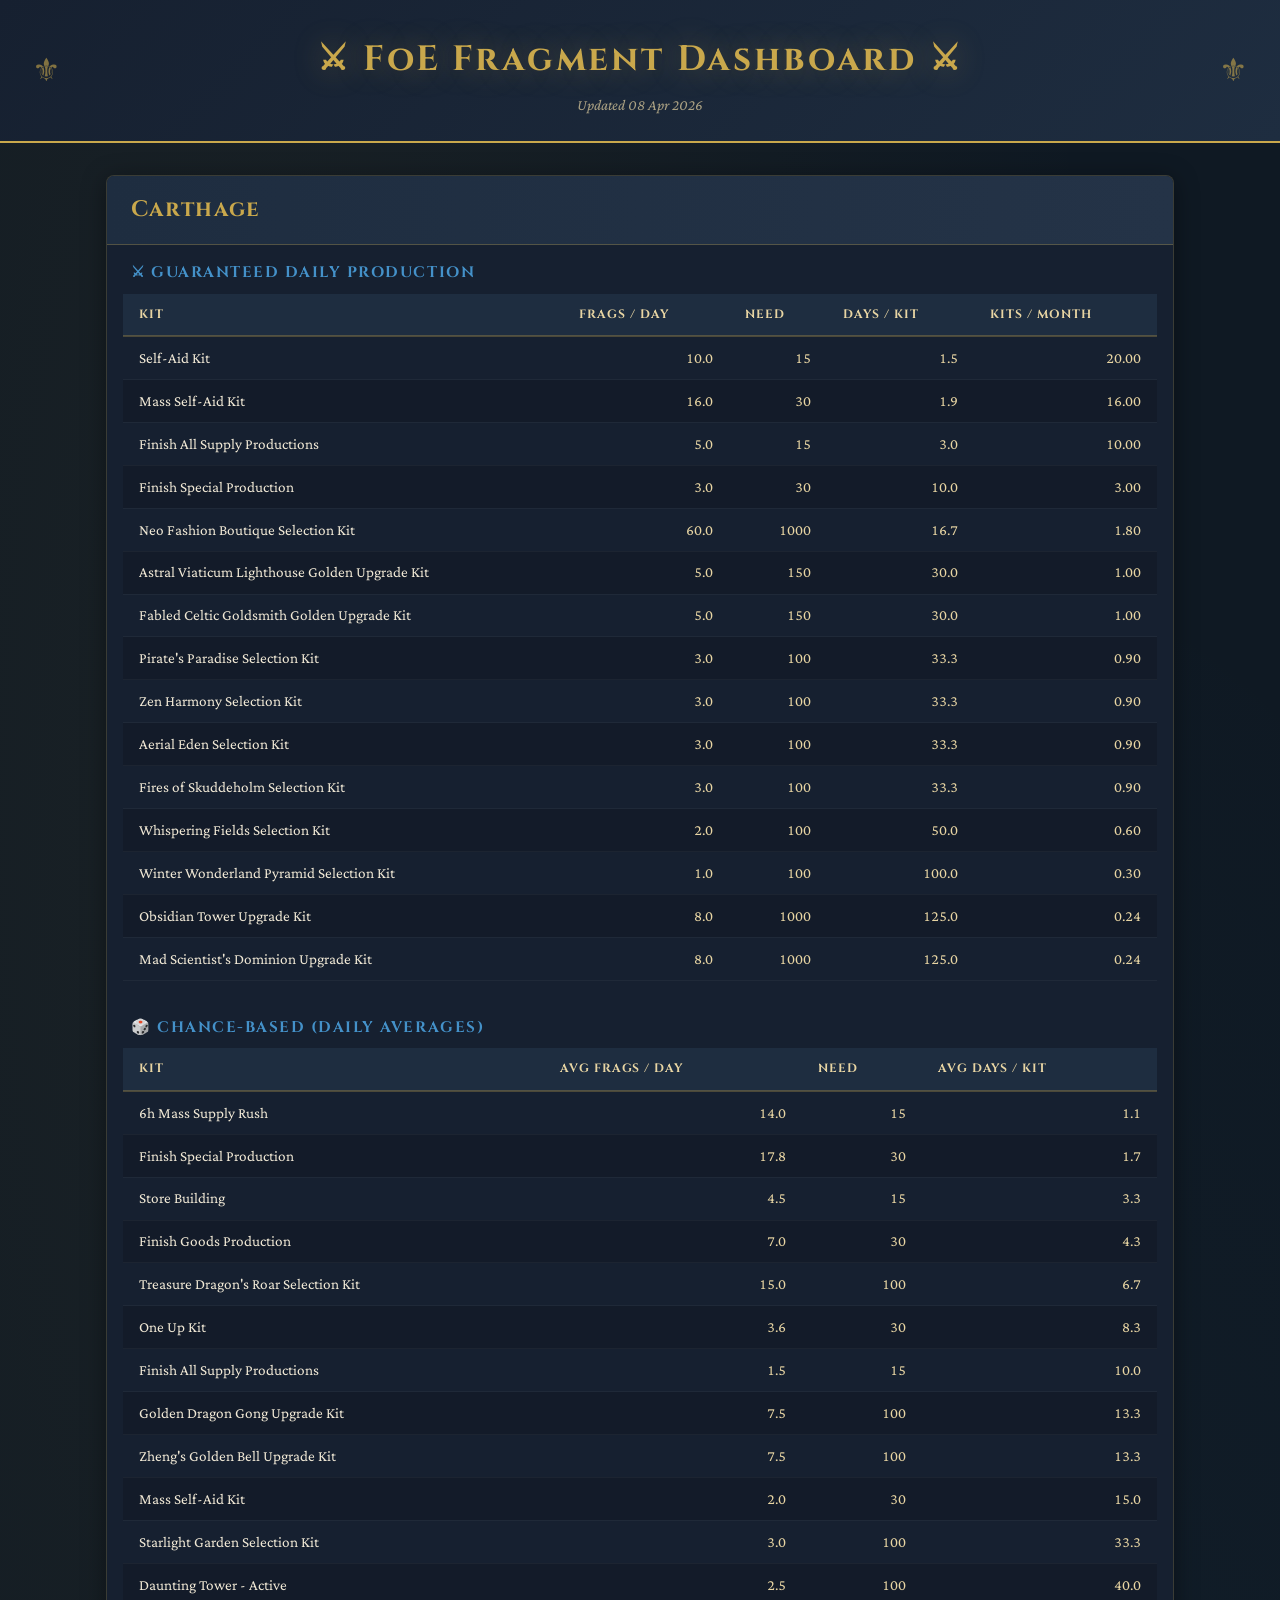
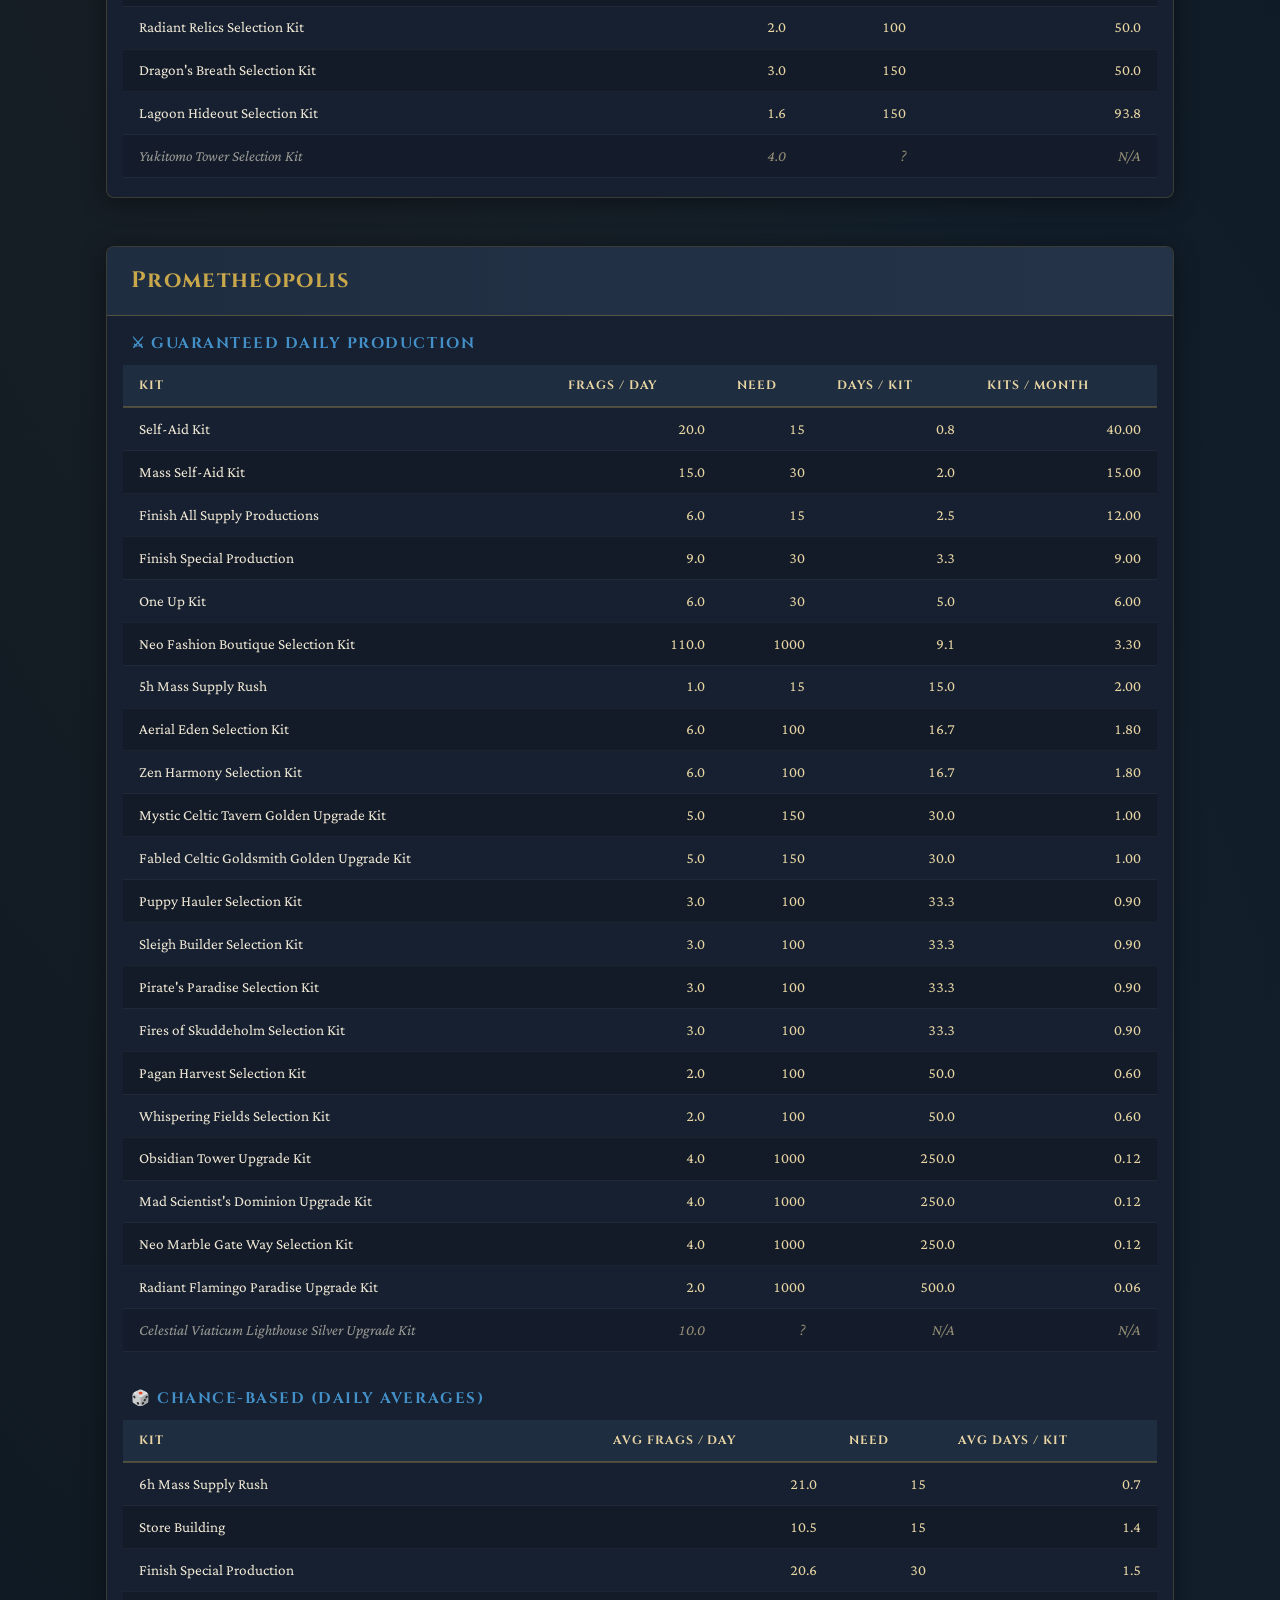
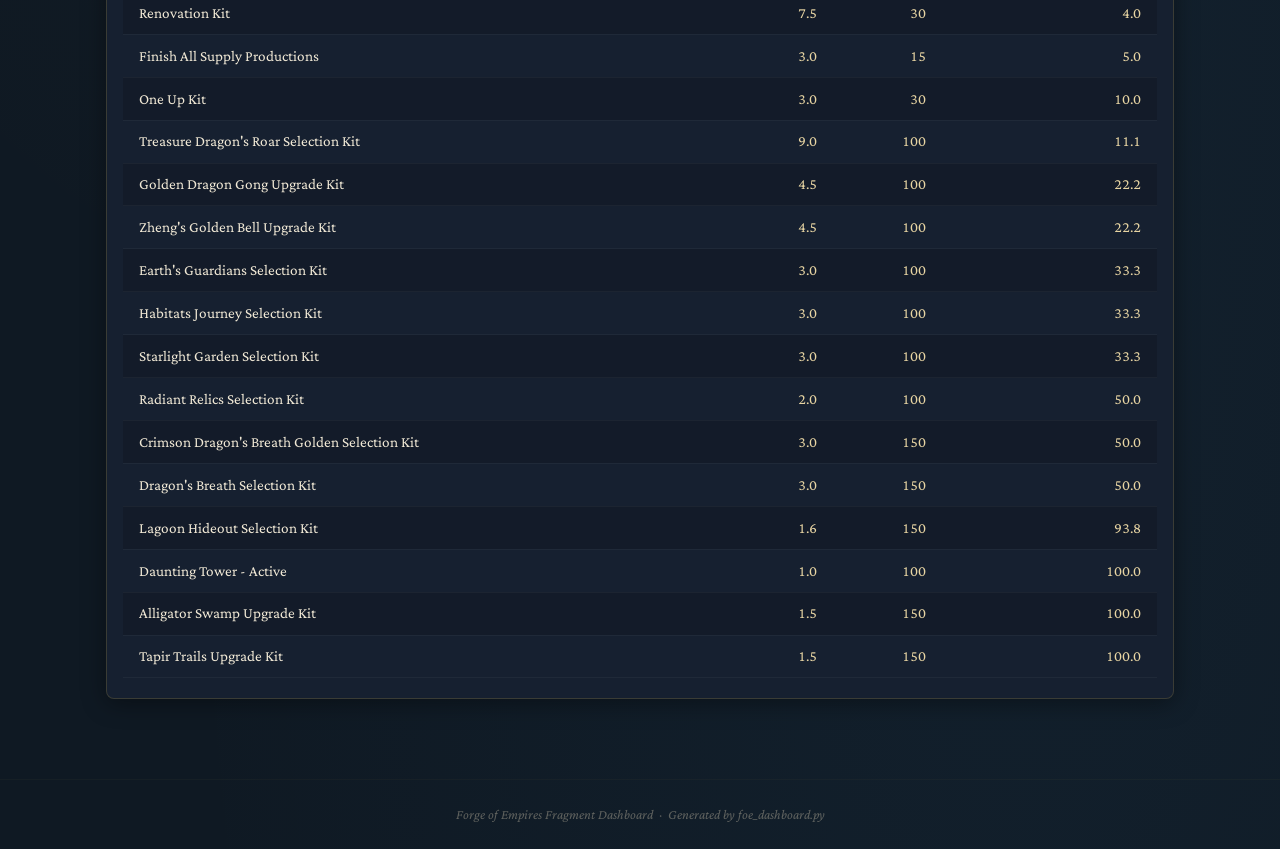
==== index.html @ 695a60df "Create index.html add to dashboard" ====
<!DOCTYPE html>
<html lang="en">
<head>
<meta charset="UTF-8">
<meta name="viewport" content="width=device-width, initial-scale=1.0">
<title>FoE Fragment Dashboard</title>
<link href="https://fonts.googleapis.com/css2?family=Cinzel:wght@400;700&family=Crimson+Pro:ital,wght@0,300;0,400;0,600;1,300&display=swap" rel="stylesheet">
<style>
  :root {
    --gold:    #c9a84c;
    --gold-lt: #e8d5a3;
    --dark:    #0f1923;
    --dark2:   #162030;
    --dark3:   #1e2d40;
    --dark4:   #243347;
    --text:    #d4c9b0;
    --text-lt: #f0e8d5;
    --accent:  #4a9eda;
    --red:     #c0392b;
    --green:   #27ae60;
  }

  * { box-sizing: border-box; margin: 0; padding: 0; }

  body {
    background: var(--dark);
    color: var(--text);
    font-family: 'Crimson Pro', Georgia, serif;
    font-size: 16px;
    line-height: 1.6;
    min-height: 100vh;
    background-image:
      radial-gradient(ellipse at 20% 20%, rgba(201,168,76,0.06) 0%, transparent 60%),
      radial-gradient(ellipse at 80% 80%, rgba(74,158,218,0.06) 0%, transparent 60%);
  }

  header {
    background: linear-gradient(135deg, var(--dark2) 0%, var(--dark3) 100%);
    border-bottom: 2px solid var(--gold);
    padding: 2rem 2rem 1.5rem;
    text-align: center;
    position: relative;
  }

  header::before {
    content: "⚜";
    position: absolute;
    left: 2rem;
    top: 50%;
    transform: translateY(-50%);
    font-size: 2rem;
    color: var(--gold);
    opacity: 0.6;
  }

  header::after {
    content: "⚜";
    position: absolute;
    right: 2rem;
    top: 50%;
    transform: translateY(-50%);
    font-size: 2rem;
    color: var(--gold);
    opacity: 0.6;
  }

  h1 {
    font-family: 'Cinzel', serif;
    font-size: clamp(1.4rem, 4vw, 2.2rem);
    color: var(--gold);
    letter-spacing: 0.08em;
    text-shadow: 0 0 30px rgba(201,168,76,0.4);
  }

  .subtitle {
    font-size: 0.95rem;
    color: var(--gold-lt);
    opacity: 0.7;
    margin-top: 0.3rem;
    font-style: italic;
  }

  main {
    max-width: 1100px;
    margin: 0 auto;
    padding: 2rem 1rem;
  }

  .city {
    margin-bottom: 3rem;
    background: var(--dark2);
    border: 1px solid rgba(201,168,76,0.2);
    border-radius: 8px;
    overflow: hidden;
    box-shadow: 0 4px 24px rgba(0,0,0,0.4);
  }

  h2 {
    font-family: 'Cinzel', serif;
    font-size: 1.4rem;
    color: var(--gold);
    background: linear-gradient(90deg, var(--dark3), var(--dark4));
    padding: 1rem 1.5rem;
    border-bottom: 1px solid rgba(201,168,76,0.3);
    letter-spacing: 0.06em;
  }

  h3 {
    font-family: 'Cinzel', serif;
    font-size: 0.95rem;
    color: var(--accent);
    padding: 1rem 1.5rem 0.5rem;
    letter-spacing: 0.1em;
    text-transform: uppercase;
    opacity: 0.9;
  }

  .table-wrap {
    overflow-x: auto;
    padding: 0 1rem 1.2rem;
  }

  table {
    width: 100%;
    border-collapse: collapse;
    font-size: 0.95rem;
  }

  thead tr {
    background: var(--dark3);
    border-bottom: 2px solid rgba(201,168,76,0.3);
  }

  th {
    font-family: 'Cinzel', serif;
    font-size: 0.75rem;
    font-weight: 700;
    color: var(--gold-lt);
    letter-spacing: 0.08em;
    text-transform: uppercase;
    padding: 0.7rem 1rem;
    text-align: left;
    white-space: nowrap;
  }

  th.num, td.num { text-align: right; }

  tbody tr {
    border-bottom: 1px solid rgba(255,255,255,0.04);
    transition: background 0.15s;
  }

  tbody tr:hover { background: rgba(201,168,76,0.05); }
  tbody tr:nth-child(even) { background: rgba(0,0,0,0.15); }
  tbody tr:nth-child(even):hover { background: rgba(201,168,76,0.05); }

  tbody tr.unknown { opacity: 0.6; font-style: italic; }

  td {
    padding: 0.55rem 1rem;
    color: var(--text);
  }

  td:first-child { color: var(--text-lt); }
  td.num { color: var(--gold-lt); font-variant-numeric: tabular-nums; }

  footer {
    text-align: center;
    padding: 1.5rem;
    color: var(--text);
    opacity: 0.4;
    font-size: 0.85rem;
    font-style: italic;
    border-top: 1px solid rgba(201,168,76,0.1);
  }

  @media (max-width: 600px) {
    header::before, header::after { display: none; }
    th, td { padding: 0.5rem 0.6rem; font-size: 0.85rem; }
  }
</style>
</head>
<body>
<header>
  <h1>⚔ FoE Fragment Dashboard ⚔</h1>
  <div class="subtitle">Updated 08 Apr 2026</div>
</header>
<main>

        <section class="city">
            <h2>Carthage</h2>

            <h3>⚔ Guaranteed Daily Production</h3>
            <div class="table-wrap">
            <table>
                <thead>
                    <tr>
                        <th>Kit</th>
                        <th>Frags / Day</th>
                        <th>Need</th>
                        <th>Days / Kit</th>
                        <th>Kits / Month</th>
                    </tr>
                </thead>
                <tbody>
            <tr class="">
                <td>Self-Aid Kit</td>
                <td class="num">10.0</td>
                <td class="num">15</td>
                <td class="num">1.5</td>
                <td class="num">20.00</td>
            </tr>
            <tr class="">
                <td>Mass Self‑Aid Kit</td>
                <td class="num">16.0</td>
                <td class="num">30</td>
                <td class="num">1.9</td>
                <td class="num">16.00</td>
            </tr>
            <tr class="">
                <td>Finish All Supply Productions</td>
                <td class="num">5.0</td>
                <td class="num">15</td>
                <td class="num">3.0</td>
                <td class="num">10.00</td>
            </tr>
            <tr class="">
                <td>Finish Special Production</td>
                <td class="num">3.0</td>
                <td class="num">30</td>
                <td class="num">10.0</td>
                <td class="num">3.00</td>
            </tr>
            <tr class="">
                <td>Neo Fashion Boutique Selection Kit</td>
                <td class="num">60.0</td>
                <td class="num">1000</td>
                <td class="num">16.7</td>
                <td class="num">1.80</td>
            </tr>
            <tr class="">
                <td>Astral Viaticum Lighthouse Golden Upgrade Kit</td>
                <td class="num">5.0</td>
                <td class="num">150</td>
                <td class="num">30.0</td>
                <td class="num">1.00</td>
            </tr>
            <tr class="">
                <td>Fabled Celtic Goldsmith Golden Upgrade Kit</td>
                <td class="num">5.0</td>
                <td class="num">150</td>
                <td class="num">30.0</td>
                <td class="num">1.00</td>
            </tr>
            <tr class="">
                <td>Pirate's Paradise Selection Kit</td>
                <td class="num">3.0</td>
                <td class="num">100</td>
                <td class="num">33.3</td>
                <td class="num">0.90</td>
            </tr>
            <tr class="">
                <td>Zen Harmony Selection Kit</td>
                <td class="num">3.0</td>
                <td class="num">100</td>
                <td class="num">33.3</td>
                <td class="num">0.90</td>
            </tr>
            <tr class="">
                <td>Aerial Eden Selection Kit</td>
                <td class="num">3.0</td>
                <td class="num">100</td>
                <td class="num">33.3</td>
                <td class="num">0.90</td>
            </tr>
            <tr class="">
                <td>Fires of Skuddeholm Selection Kit</td>
                <td class="num">3.0</td>
                <td class="num">100</td>
                <td class="num">33.3</td>
                <td class="num">0.90</td>
            </tr>
            <tr class="">
                <td>Whispering Fields Selection Kit</td>
                <td class="num">2.0</td>
                <td class="num">100</td>
                <td class="num">50.0</td>
                <td class="num">0.60</td>
            </tr>
            <tr class="">
                <td>Winter Wonderland Pyramid Selection Kit</td>
                <td class="num">1.0</td>
                <td class="num">100</td>
                <td class="num">100.0</td>
                <td class="num">0.30</td>
            </tr>
            <tr class="">
                <td>Obsidian Tower Upgrade Kit</td>
                <td class="num">8.0</td>
                <td class="num">1000</td>
                <td class="num">125.0</td>
                <td class="num">0.24</td>
            </tr>
            <tr class="">
                <td>Mad Scientist's Dominion Upgrade Kit</td>
                <td class="num">8.0</td>
                <td class="num">1000</td>
                <td class="num">125.0</td>
                <td class="num">0.24</td>
            </tr></tbody>
            </table>
            </div>

            <h3>🎲 Chance-Based (Daily Averages)</h3>
            <div class="table-wrap">
            <table>
                <thead>
                    <tr>
                        <th>Kit</th>
                        <th>Avg Frags / Day</th>
                        <th>Need</th>
                        <th>Avg Days / Kit</th>
                    </tr>
                </thead>
                <tbody>
            <tr class="">
                <td>6h Mass Supply Rush</td>
                <td class="num">14.0</td>
                <td class="num">15</td>
                <td class="num">1.1</td>
            </tr>
            <tr class="">
                <td>Finish Special Production</td>
                <td class="num">17.8</td>
                <td class="num">30</td>
                <td class="num">1.7</td>
            </tr>
            <tr class="">
                <td>Store Building</td>
                <td class="num">4.5</td>
                <td class="num">15</td>
                <td class="num">3.3</td>
            </tr>
            <tr class="">
                <td>Finish Goods Production</td>
                <td class="num">7.0</td>
                <td class="num">30</td>
                <td class="num">4.3</td>
            </tr>
            <tr class="">
                <td>Treasure Dragon's Roar Selection Kit</td>
                <td class="num">15.0</td>
                <td class="num">100</td>
                <td class="num">6.7</td>
            </tr>
            <tr class="">
                <td>One Up Kit</td>
                <td class="num">3.6</td>
                <td class="num">30</td>
                <td class="num">8.3</td>
            </tr>
            <tr class="">
                <td>Finish All Supply Productions</td>
                <td class="num">1.5</td>
                <td class="num">15</td>
                <td class="num">10.0</td>
            </tr>
            <tr class="">
                <td>Golden Dragon Gong Upgrade Kit</td>
                <td class="num">7.5</td>
                <td class="num">100</td>
                <td class="num">13.3</td>
            </tr>
            <tr class="">
                <td>Zheng's Golden Bell Upgrade Kit</td>
                <td class="num">7.5</td>
                <td class="num">100</td>
                <td class="num">13.3</td>
            </tr>
            <tr class="">
                <td>Mass Self‑Aid Kit</td>
                <td class="num">2.0</td>
                <td class="num">30</td>
                <td class="num">15.0</td>
            </tr>
            <tr class="">
                <td>Starlight Garden Selection Kit</td>
                <td class="num">3.0</td>
                <td class="num">100</td>
                <td class="num">33.3</td>
            </tr>
            <tr class="">
                <td>Daunting Tower - Active</td>
                <td class="num">2.5</td>
                <td class="num">100</td>
                <td class="num">40.0</td>
            </tr>
            <tr class="">
                <td>Radiant Relics Selection Kit</td>
                <td class="num">2.0</td>
                <td class="num">100</td>
                <td class="num">50.0</td>
            </tr>
            <tr class="">
                <td>Dragon's Breath Selection Kit</td>
                <td class="num">3.0</td>
                <td class="num">150</td>
                <td class="num">50.0</td>
            </tr>
            <tr class="">
                <td>Lagoon Hideout Selection Kit</td>
                <td class="num">1.6</td>
                <td class="num">150</td>
                <td class="num">93.8</td>
            </tr>
            <tr class="unknown">
                <td>Yukitomo Tower Selection Kit</td>
                <td class="num">4.0</td>
                <td class="num">?</td>
                <td class="num">N/A</td>
            </tr></tbody>
            </table>
            </div>
        </section>
        <section class="city">
            <h2>Prometheopolis</h2>

            <h3>⚔ Guaranteed Daily Production</h3>
            <div class="table-wrap">
            <table>
                <thead>
                    <tr>
                        <th>Kit</th>
                        <th>Frags / Day</th>
                        <th>Need</th>
                        <th>Days / Kit</th>
                        <th>Kits / Month</th>
                    </tr>
                </thead>
                <tbody>
            <tr class="">
                <td>Self-Aid Kit</td>
                <td class="num">20.0</td>
                <td class="num">15</td>
                <td class="num">0.8</td>
                <td class="num">40.00</td>
            </tr>
            <tr class="">
                <td>Mass Self‑Aid Kit</td>
                <td class="num">15.0</td>
                <td class="num">30</td>
                <td class="num">2.0</td>
                <td class="num">15.00</td>
            </tr>
            <tr class="">
                <td>Finish All Supply Productions</td>
                <td class="num">6.0</td>
                <td class="num">15</td>
                <td class="num">2.5</td>
                <td class="num">12.00</td>
            </tr>
            <tr class="">
                <td>Finish Special Production</td>
                <td class="num">9.0</td>
                <td class="num">30</td>
                <td class="num">3.3</td>
                <td class="num">9.00</td>
            </tr>
            <tr class="">
                <td>One Up Kit</td>
                <td class="num">6.0</td>
                <td class="num">30</td>
                <td class="num">5.0</td>
                <td class="num">6.00</td>
            </tr>
            <tr class="">
                <td>Neo Fashion Boutique Selection Kit</td>
                <td class="num">110.0</td>
                <td class="num">1000</td>
                <td class="num">9.1</td>
                <td class="num">3.30</td>
            </tr>
            <tr class="">
                <td>5h Mass Supply Rush</td>
                <td class="num">1.0</td>
                <td class="num">15</td>
                <td class="num">15.0</td>
                <td class="num">2.00</td>
            </tr>
            <tr class="">
                <td>Aerial Eden Selection Kit</td>
                <td class="num">6.0</td>
                <td class="num">100</td>
                <td class="num">16.7</td>
                <td class="num">1.80</td>
            </tr>
            <tr class="">
                <td>Zen Harmony Selection Kit</td>
                <td class="num">6.0</td>
                <td class="num">100</td>
                <td class="num">16.7</td>
                <td class="num">1.80</td>
            </tr>
            <tr class="">
                <td>Mystic Celtic Tavern Golden Upgrade Kit</td>
                <td class="num">5.0</td>
                <td class="num">150</td>
                <td class="num">30.0</td>
                <td class="num">1.00</td>
            </tr>
            <tr class="">
                <td>Fabled Celtic Goldsmith Golden Upgrade Kit</td>
                <td class="num">5.0</td>
                <td class="num">150</td>
                <td class="num">30.0</td>
                <td class="num">1.00</td>
            </tr>
            <tr class="">
                <td>Puppy Hauler Selection Kit</td>
                <td class="num">3.0</td>
                <td class="num">100</td>
                <td class="num">33.3</td>
                <td class="num">0.90</td>
            </tr>
            <tr class="">
                <td>Sleigh Builder Selection Kit</td>
                <td class="num">3.0</td>
                <td class="num">100</td>
                <td class="num">33.3</td>
                <td class="num">0.90</td>
            </tr>
            <tr class="">
                <td>Pirate's Paradise Selection Kit</td>
                <td class="num">3.0</td>
                <td class="num">100</td>
                <td class="num">33.3</td>
                <td class="num">0.90</td>
            </tr>
            <tr class="">
                <td>Fires of Skuddeholm Selection Kit</td>
                <td class="num">3.0</td>
                <td class="num">100</td>
                <td class="num">33.3</td>
                <td class="num">0.90</td>
            </tr>
            <tr class="">
                <td>Pagan Harvest Selection Kit</td>
                <td class="num">2.0</td>
                <td class="num">100</td>
                <td class="num">50.0</td>
                <td class="num">0.60</td>
            </tr>
            <tr class="">
                <td>Whispering Fields Selection Kit</td>
                <td class="num">2.0</td>
                <td class="num">100</td>
                <td class="num">50.0</td>
                <td class="num">0.60</td>
            </tr>
            <tr class="">
                <td>Obsidian Tower Upgrade Kit</td>
                <td class="num">4.0</td>
                <td class="num">1000</td>
                <td class="num">250.0</td>
                <td class="num">0.12</td>
            </tr>
            <tr class="">
                <td>Mad Scientist's Dominion Upgrade Kit</td>
                <td class="num">4.0</td>
                <td class="num">1000</td>
                <td class="num">250.0</td>
                <td class="num">0.12</td>
            </tr>
            <tr class="">
                <td>Neo Marble Gate Way Selection Kit</td>
                <td class="num">4.0</td>
                <td class="num">1000</td>
                <td class="num">250.0</td>
                <td class="num">0.12</td>
            </tr>
            <tr class="">
                <td>Radiant Flamingo Paradise Upgrade Kit</td>
                <td class="num">2.0</td>
                <td class="num">1000</td>
                <td class="num">500.0</td>
                <td class="num">0.06</td>
            </tr>
            <tr class="unknown">
                <td>Celestial Viaticum Lighthouse Silver Upgrade Kit</td>
                <td class="num">10.0</td>
                <td class="num">?</td>
                <td class="num">N/A</td>
                <td class="num">N/A</td>
            </tr></tbody>
            </table>
            </div>

            <h3>🎲 Chance-Based (Daily Averages)</h3>
            <div class="table-wrap">
            <table>
                <thead>
                    <tr>
                        <th>Kit</th>
                        <th>Avg Frags / Day</th>
                        <th>Need</th>
                        <th>Avg Days / Kit</th>
                    </tr>
                </thead>
                <tbody>
            <tr class="">
                <td>6h Mass Supply Rush</td>
                <td class="num">21.0</td>
                <td class="num">15</td>
                <td class="num">0.7</td>
            </tr>
            <tr class="">
                <td>Store Building</td>
                <td class="num">10.5</td>
                <td class="num">15</td>
                <td class="num">1.4</td>
            </tr>
            <tr class="">
                <td>Finish Special Production</td>
                <td class="num">20.6</td>
                <td class="num">30</td>
                <td class="num">1.5</td>
            </tr>
            <tr class="">
                <td>Renovation Kit</td>
                <td class="num">7.5</td>
                <td class="num">30</td>
                <td class="num">4.0</td>
            </tr>
            <tr class="">
                <td>Finish All Supply Productions</td>
                <td class="num">3.0</td>
                <td class="num">15</td>
                <td class="num">5.0</td>
            </tr>
            <tr class="">
                <td>One Up Kit</td>
                <td class="num">3.0</td>
                <td class="num">30</td>
                <td class="num">10.0</td>
            </tr>
            <tr class="">
                <td>Treasure Dragon's Roar Selection Kit</td>
                <td class="num">9.0</td>
                <td class="num">100</td>
                <td class="num">11.1</td>
            </tr>
            <tr class="">
                <td>Golden Dragon Gong Upgrade Kit</td>
                <td class="num">4.5</td>
                <td class="num">100</td>
                <td class="num">22.2</td>
            </tr>
            <tr class="">
                <td>Zheng's Golden Bell Upgrade Kit</td>
                <td class="num">4.5</td>
                <td class="num">100</td>
                <td class="num">22.2</td>
            </tr>
            <tr class="">
                <td>Earth's Guardians Selection Kit</td>
                <td class="num">3.0</td>
                <td class="num">100</td>
                <td class="num">33.3</td>
            </tr>
            <tr class="">
                <td>Habitats Journey Selection Kit</td>
                <td class="num">3.0</td>
                <td class="num">100</td>
                <td class="num">33.3</td>
            </tr>
            <tr class="">
                <td>Starlight Garden Selection Kit</td>
                <td class="num">3.0</td>
                <td class="num">100</td>
                <td class="num">33.3</td>
            </tr>
            <tr class="">
                <td>Radiant Relics Selection Kit</td>
                <td class="num">2.0</td>
                <td class="num">100</td>
                <td class="num">50.0</td>
            </tr>
            <tr class="">
                <td>Crimson Dragon's Breath Golden Selection Kit</td>
                <td class="num">3.0</td>
                <td class="num">150</td>
                <td class="num">50.0</td>
            </tr>
            <tr class="">
                <td>Dragon's Breath Selection Kit</td>
                <td class="num">3.0</td>
                <td class="num">150</td>
                <td class="num">50.0</td>
            </tr>
            <tr class="">
                <td>Lagoon Hideout Selection Kit</td>
                <td class="num">1.6</td>
                <td class="num">150</td>
                <td class="num">93.8</td>
            </tr>
            <tr class="">
                <td>Daunting Tower - Active</td>
                <td class="num">1.0</td>
                <td class="num">100</td>
                <td class="num">100.0</td>
            </tr>
            <tr class="">
                <td>Alligator Swamp Upgrade Kit</td>
                <td class="num">1.5</td>
                <td class="num">150</td>
                <td class="num">100.0</td>
            </tr>
            <tr class="">
                <td>Tapir Trails Upgrade Kit</td>
                <td class="num">1.5</td>
                <td class="num">150</td>
                <td class="num">100.0</td>
            </tr></tbody>
            </table>
            </div>
        </section>
</main>
<footer>Forge of Empires Fragment Dashboard &nbsp;·&nbsp; Generated by foe_dashboard.py</footer>
</body>
</html>
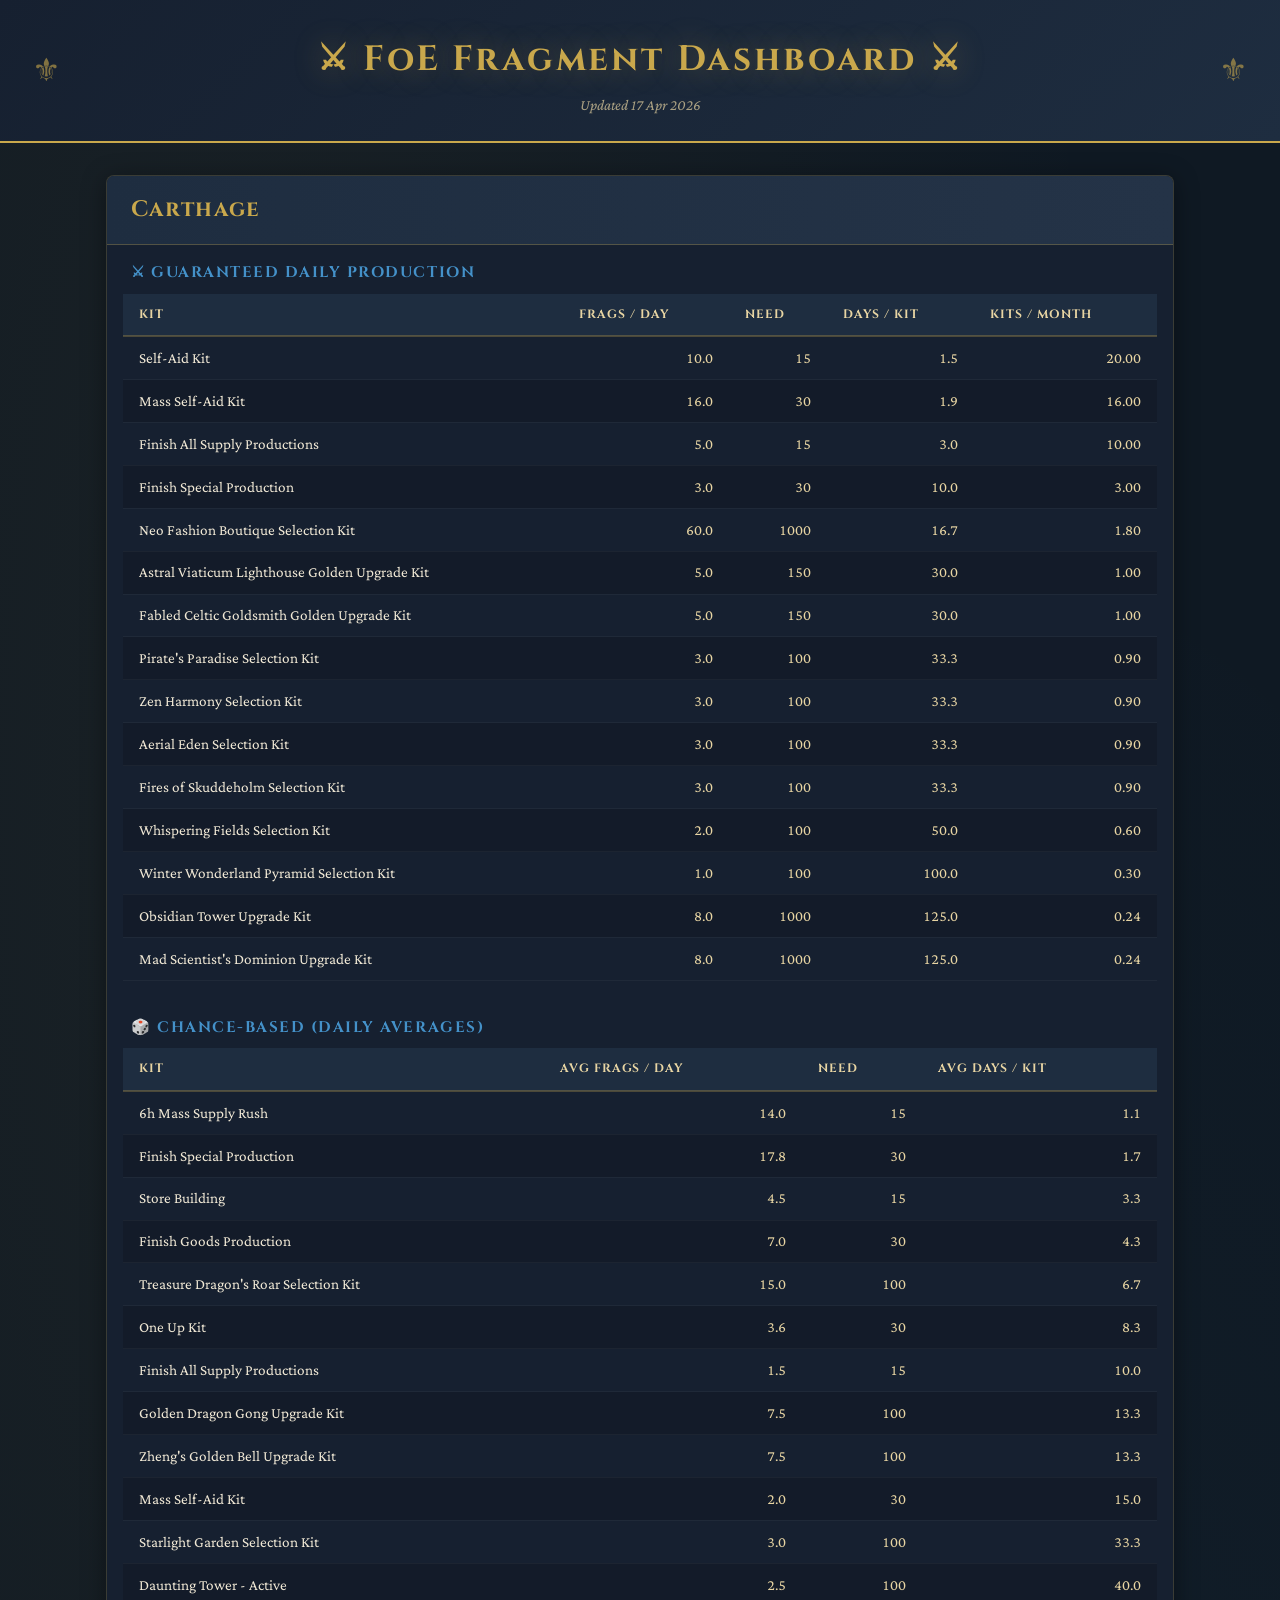
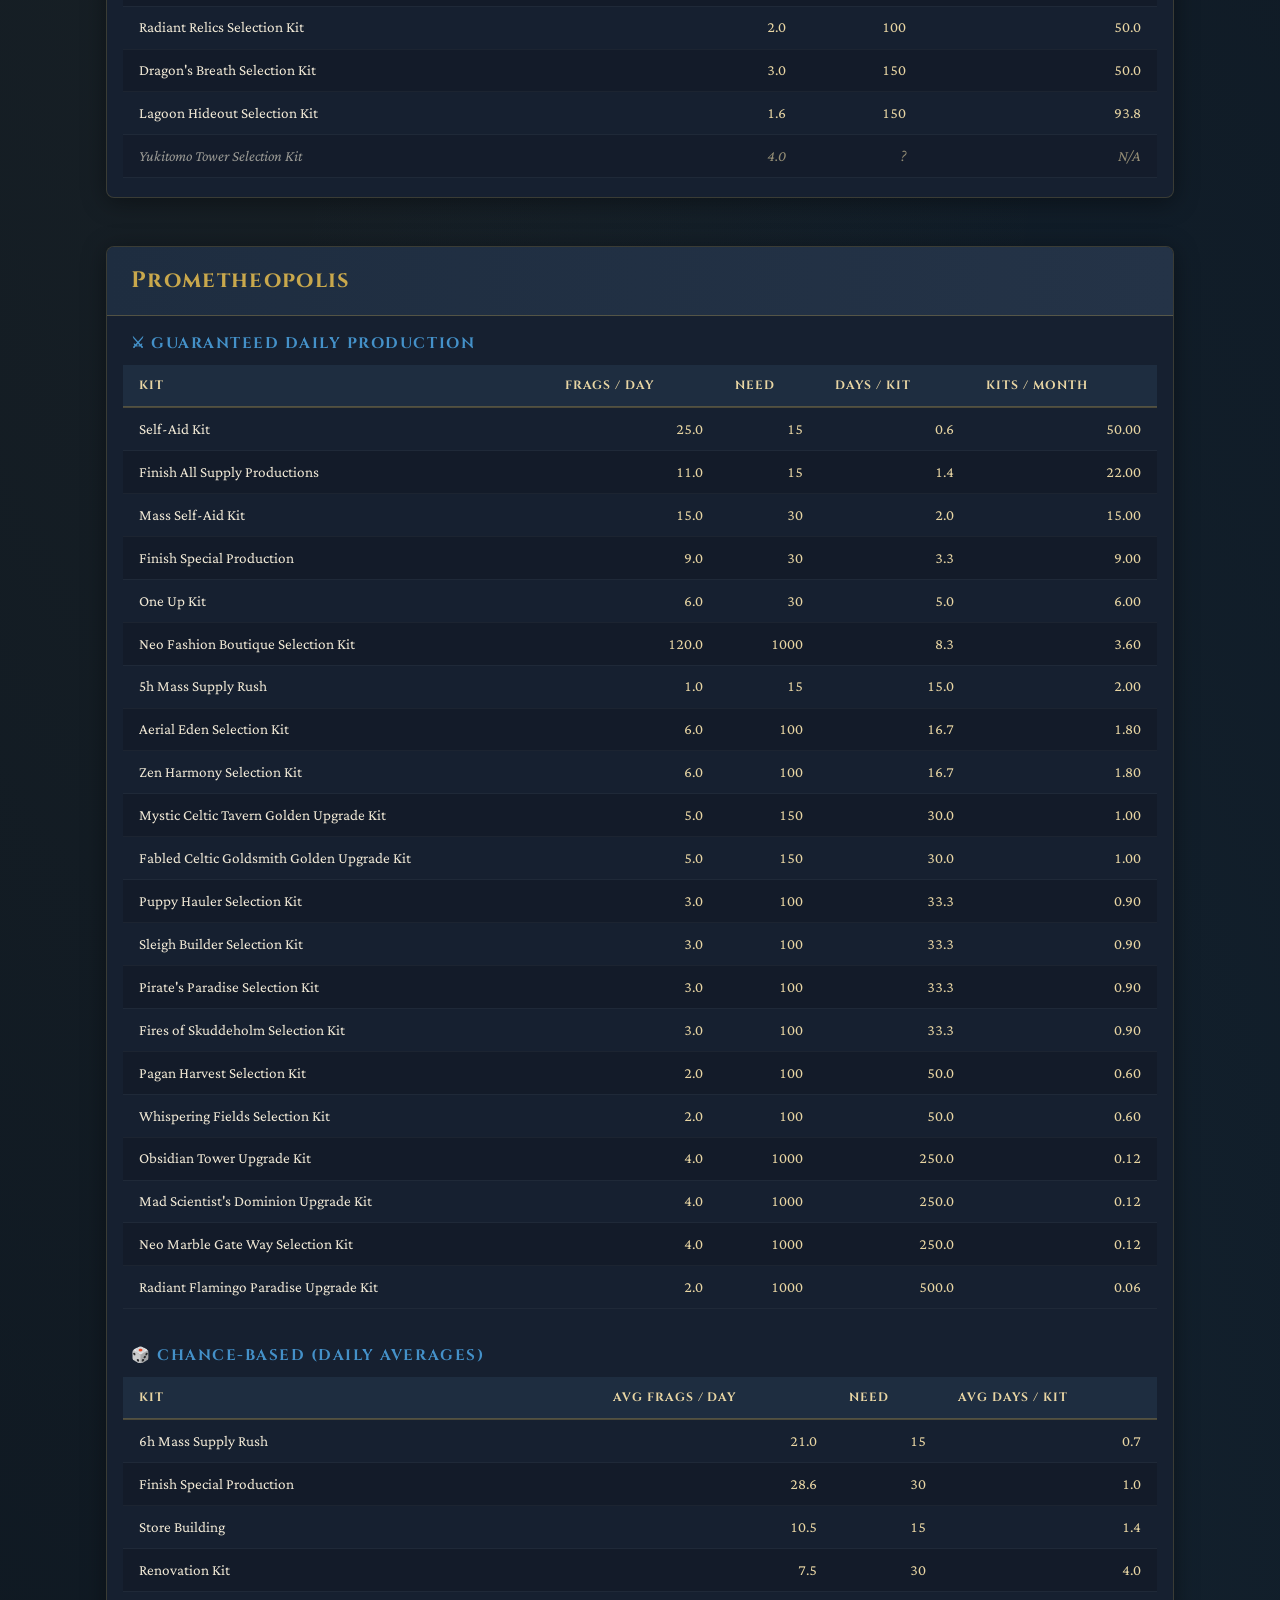
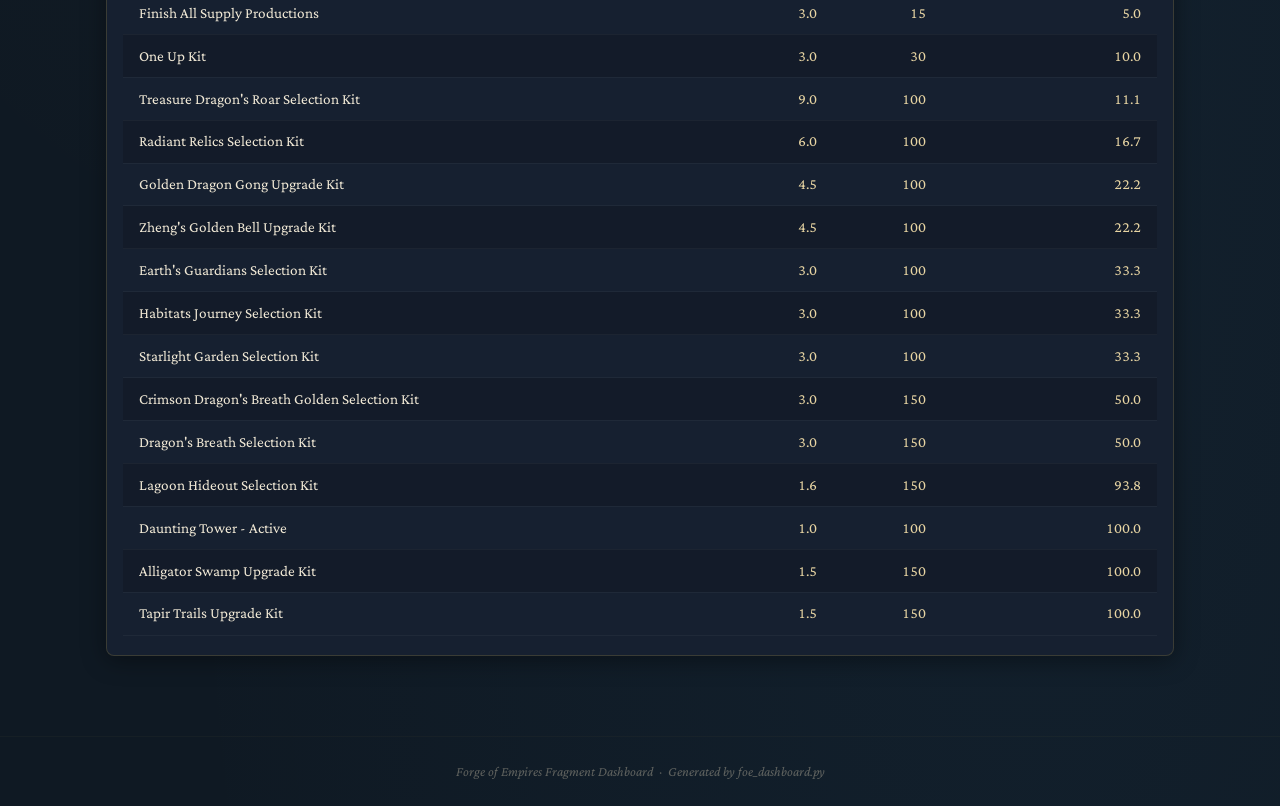
==== commit 63a726ef: "17 Apr update" ====
--- a/index.html
+++ b/index.html
@@ -183,7 +183,7 @@
 <body>
 <header>
   <h1>⚔ FoE Fragment Dashboard ⚔</h1>
-  <div class="subtitle">Updated 08 Apr 2026</div>
+  <div class="subtitle">Updated 17 Apr 2026</div>
 </header>
 <main>
 
@@ -440,10 +440,17 @@
                 <tbody>
             <tr class="">
                 <td>Self-Aid Kit</td>
-                <td class="num">20.0</td>
-                <td class="num">15</td>
-                <td class="num">0.8</td>
-                <td class="num">40.00</td>
+                <td class="num">25.0</td>
+                <td class="num">15</td>
+                <td class="num">0.6</td>
+                <td class="num">50.00</td>
+            </tr>
+            <tr class="">
+                <td>Finish All Supply Productions</td>
+                <td class="num">11.0</td>
+                <td class="num">15</td>
+                <td class="num">1.4</td>
+                <td class="num">22.00</td>
             </tr>
             <tr class="">
                 <td>Mass Self‑Aid Kit</td>
@@ -453,13 +460,6 @@
                 <td class="num">15.00</td>
             </tr>
             <tr class="">
-                <td>Finish All Supply Productions</td>
-                <td class="num">6.0</td>
-                <td class="num">15</td>
-                <td class="num">2.5</td>
-                <td class="num">12.00</td>
-            </tr>
-            <tr class="">
                 <td>Finish Special Production</td>
                 <td class="num">9.0</td>
                 <td class="num">30</td>
@@ -475,10 +475,10 @@
             </tr>
             <tr class="">
                 <td>Neo Fashion Boutique Selection Kit</td>
-                <td class="num">110.0</td>
+                <td class="num">120.0</td>
                 <td class="num">1000</td>
-                <td class="num">9.1</td>
-                <td class="num">3.30</td>
+                <td class="num">8.3</td>
+                <td class="num">3.60</td>
             </tr>
             <tr class="">
                 <td>5h Mass Supply Rush</td>
@@ -584,13 +584,6 @@
                 <td class="num">1000</td>
                 <td class="num">500.0</td>
                 <td class="num">0.06</td>
-            </tr>
-            <tr class="unknown">
-                <td>Celestial Viaticum Lighthouse Silver Upgrade Kit</td>
-                <td class="num">10.0</td>
-                <td class="num">?</td>
-                <td class="num">N/A</td>
-                <td class="num">N/A</td>
             </tr></tbody>
             </table>
             </div>
@@ -614,18 +607,18 @@
                 <td class="num">0.7</td>
             </tr>
             <tr class="">
+                <td>Finish Special Production</td>
+                <td class="num">28.6</td>
+                <td class="num">30</td>
+                <td class="num">1.0</td>
+            </tr>
+            <tr class="">
                 <td>Store Building</td>
                 <td class="num">10.5</td>
                 <td class="num">15</td>
                 <td class="num">1.4</td>
             </tr>
             <tr class="">
-                <td>Finish Special Production</td>
-                <td class="num">20.6</td>
-                <td class="num">30</td>
-                <td class="num">1.5</td>
-            </tr>
-            <tr class="">
                 <td>Renovation Kit</td>
                 <td class="num">7.5</td>
                 <td class="num">30</td>
@@ -650,6 +643,12 @@
                 <td class="num">11.1</td>
             </tr>
             <tr class="">
+                <td>Radiant Relics Selection Kit</td>
+                <td class="num">6.0</td>
+                <td class="num">100</td>
+                <td class="num">16.7</td>
+            </tr>
+            <tr class="">
                 <td>Golden Dragon Gong Upgrade Kit</td>
                 <td class="num">4.5</td>
                 <td class="num">100</td>
@@ -678,12 +677,6 @@
                 <td class="num">3.0</td>
                 <td class="num">100</td>
                 <td class="num">33.3</td>
-            </tr>
-            <tr class="">
-                <td>Radiant Relics Selection Kit</td>
-                <td class="num">2.0</td>
-                <td class="num">100</td>
-                <td class="num">50.0</td>
             </tr>
             <tr class="">
                 <td>Crimson Dragon's Breath Golden Selection Kit</td>
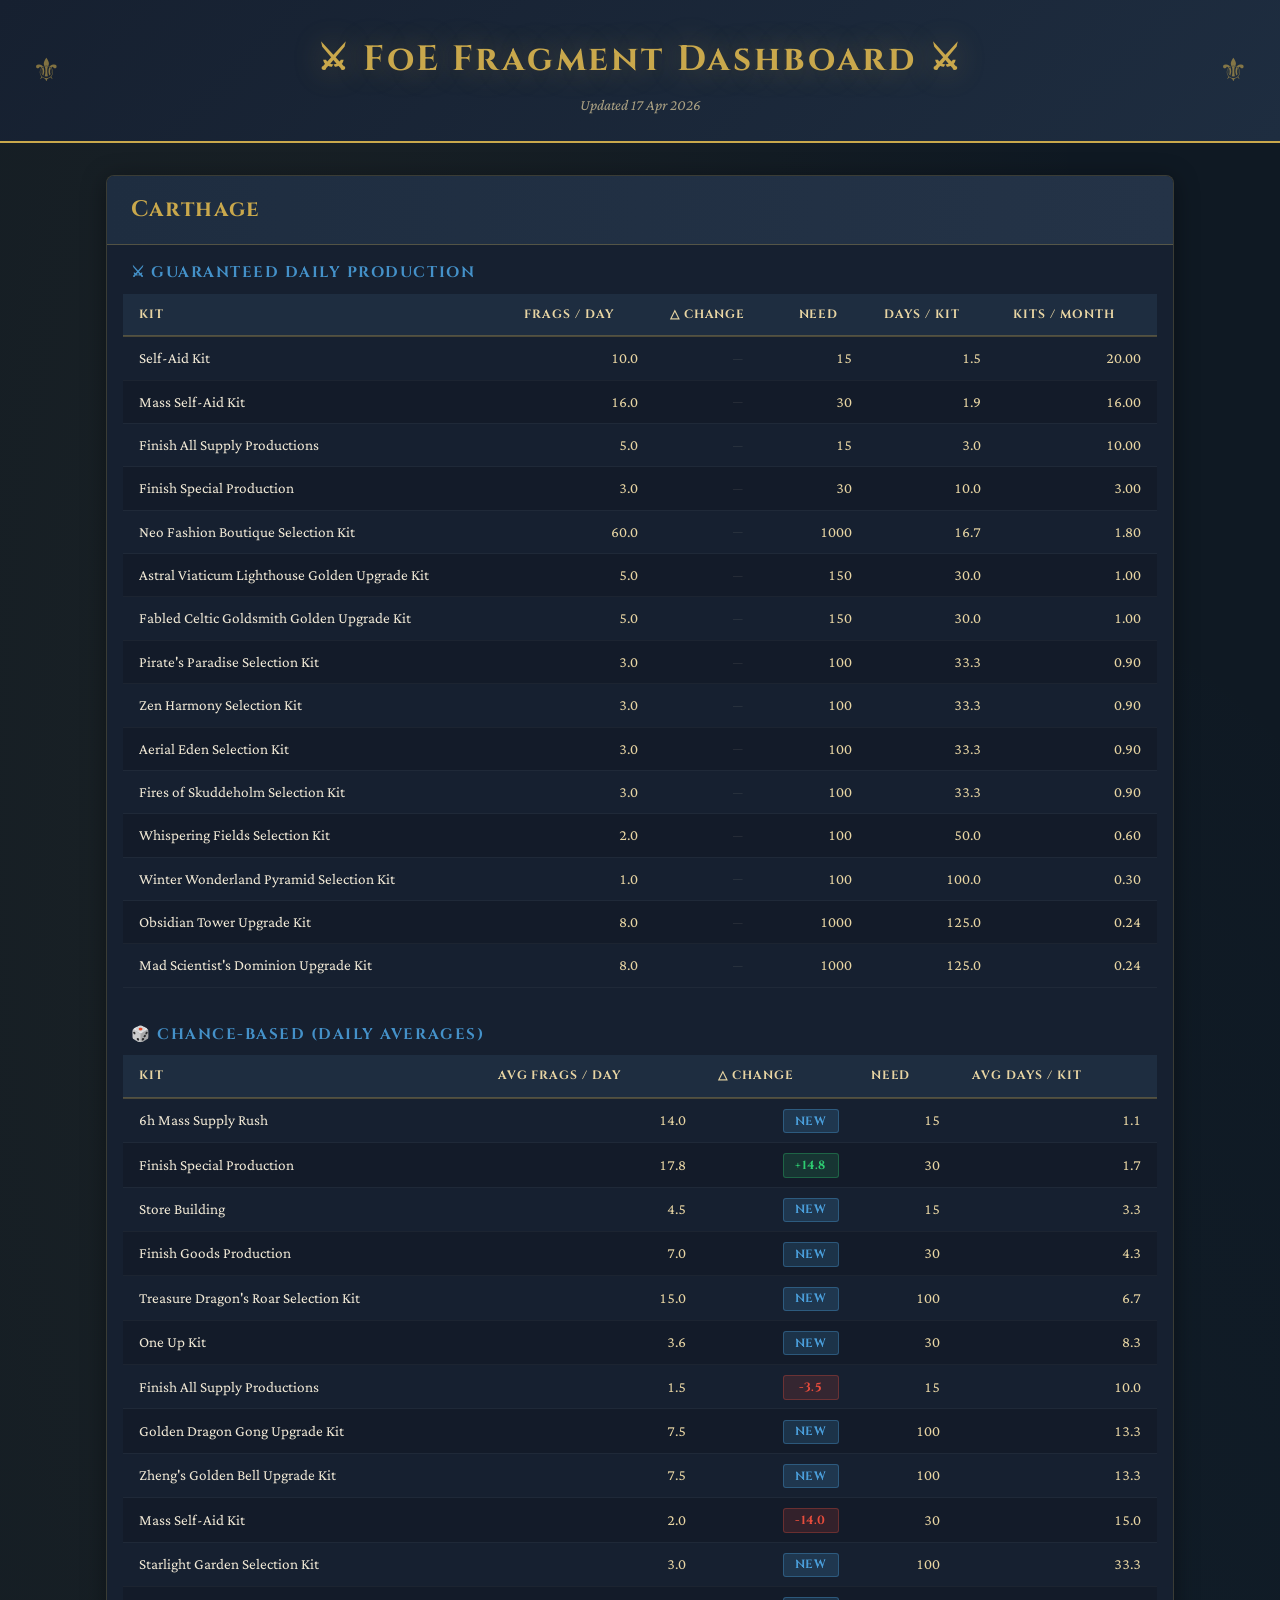
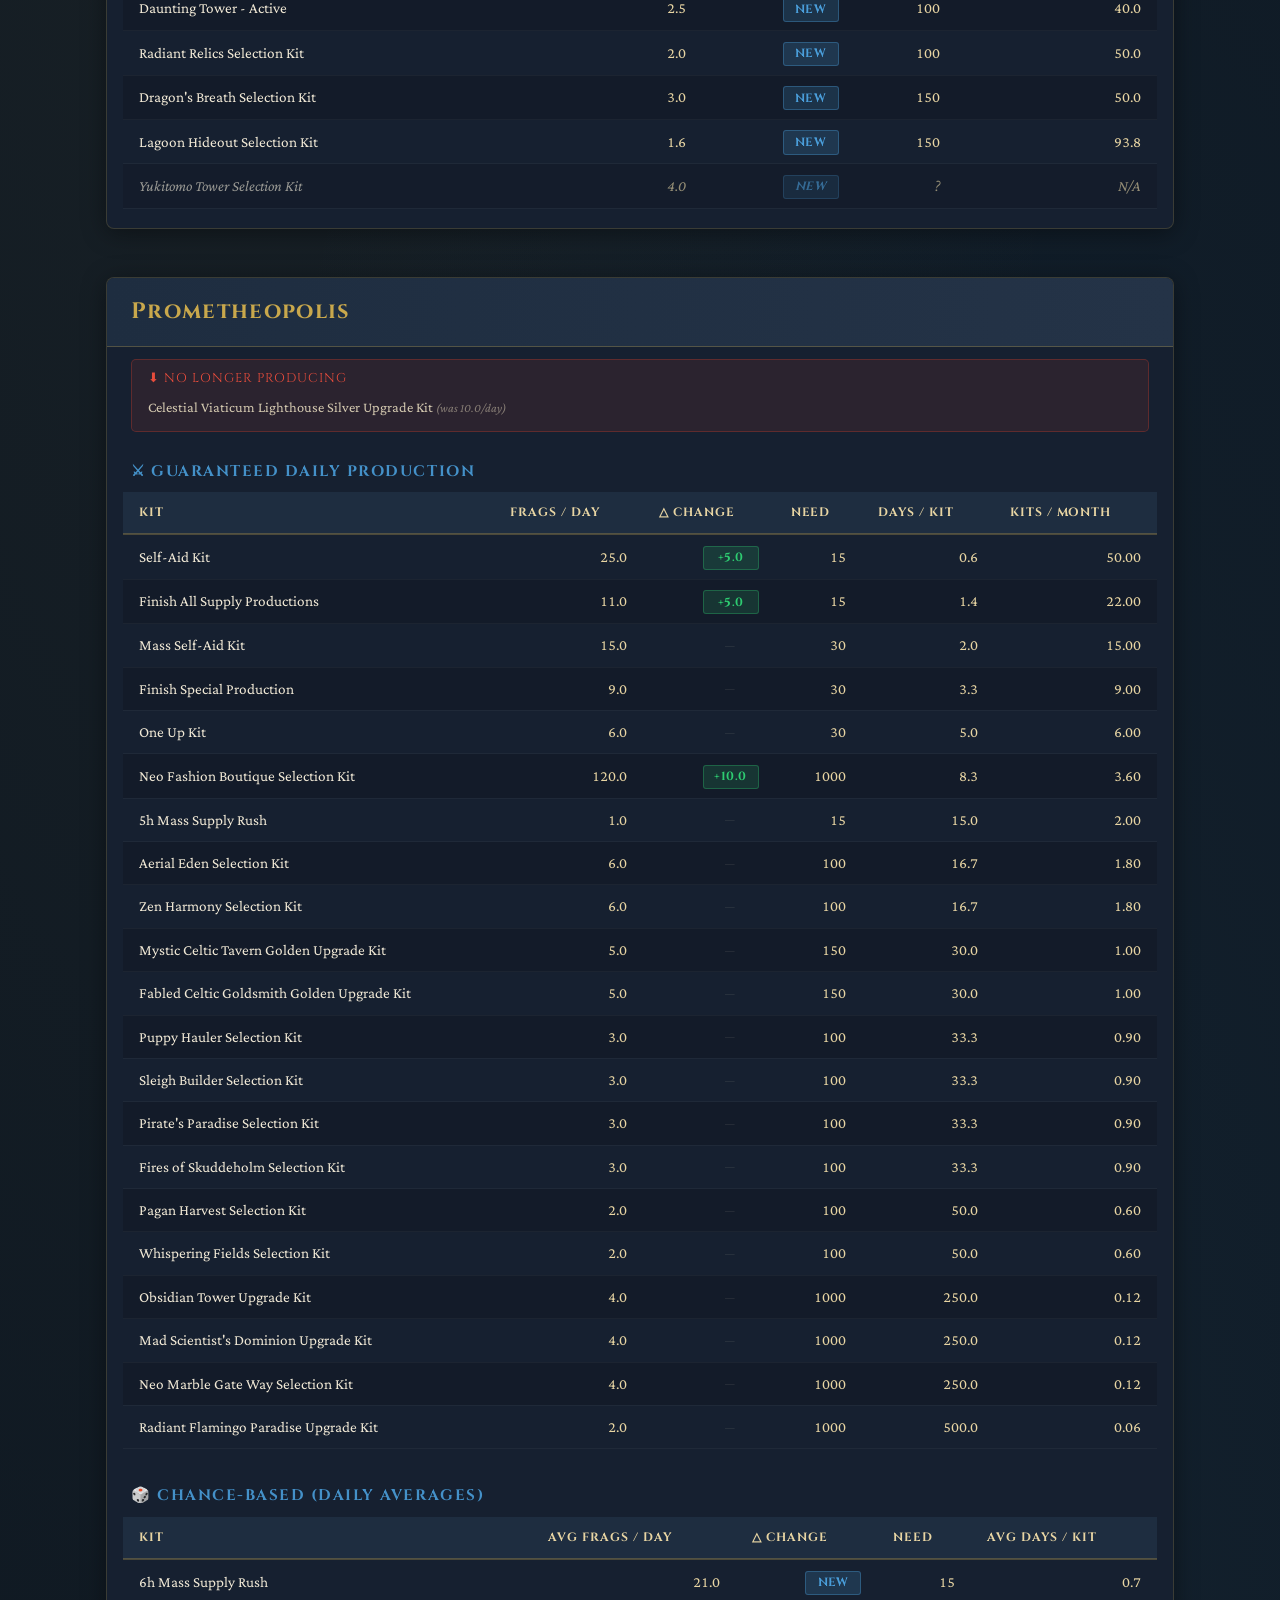
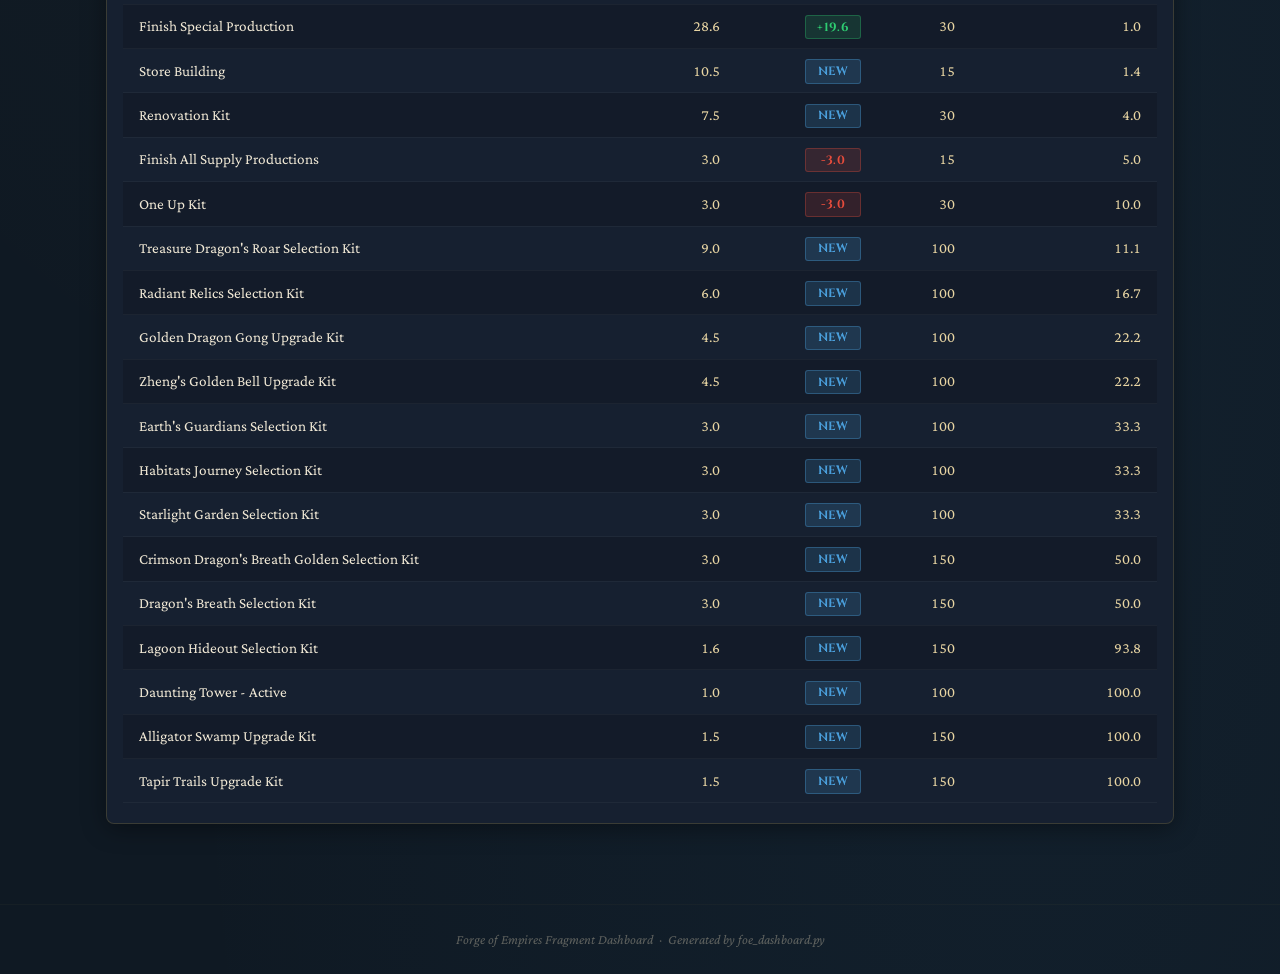
==== commit b22b80c5: "add previous and DELTA" ====
--- a/index.html
+++ b/index.html
@@ -18,6 +18,12 @@
     --accent:  #4a9eda;
     --red:     #c0392b;
     --green:   #27ae60;
+    --chg-up:      #2ecc71;
+    --chg-down:    #e74c3c;
+    --chg-new-bg:  rgba(74,158,218,0.18);
+    --chg-new-fg:  #4a9eda;
+    --chg-gone-bg: rgba(192,57,43,0.18);
+    --chg-gone-fg: #e74c3c;
   }
 
   * { box-sizing: border-box; margin: 0; padding: 0; }
@@ -41,27 +47,13 @@
     text-align: center;
     position: relative;
   }
-
   header::before {
-    content: "⚜";
-    position: absolute;
-    left: 2rem;
-    top: 50%;
-    transform: translateY(-50%);
-    font-size: 2rem;
-    color: var(--gold);
-    opacity: 0.6;
-  }
-
+    content: "⚜"; position: absolute; left: 2rem; top: 50%;
+    transform: translateY(-50%); font-size: 2rem; color: var(--gold); opacity: 0.6;
+  }
   header::after {
-    content: "⚜";
-    position: absolute;
-    right: 2rem;
-    top: 50%;
-    transform: translateY(-50%);
-    font-size: 2rem;
-    color: var(--gold);
-    opacity: 0.6;
+    content: "⚜"; position: absolute; right: 2rem; top: 50%;
+    transform: translateY(-50%); font-size: 2rem; color: var(--gold); opacity: 0.6;
   }
 
   h1 {
@@ -71,20 +63,12 @@
     letter-spacing: 0.08em;
     text-shadow: 0 0 30px rgba(201,168,76,0.4);
   }
-
   .subtitle {
-    font-size: 0.95rem;
-    color: var(--gold-lt);
-    opacity: 0.7;
-    margin-top: 0.3rem;
-    font-style: italic;
-  }
-
-  main {
-    max-width: 1100px;
-    margin: 0 auto;
-    padding: 2rem 1rem;
-  }
+    font-size: 0.95rem; color: var(--gold-lt); opacity: 0.7;
+    margin-top: 0.3rem; font-style: italic;
+  }
+
+  main { max-width: 1100px; margin: 0 auto; padding: 2rem 1rem; }
 
   .city {
     margin-bottom: 3rem;
@@ -96,9 +80,7 @@
   }
 
   h2 {
-    font-family: 'Cinzel', serif;
-    font-size: 1.4rem;
-    color: var(--gold);
+    font-family: 'Cinzel', serif; font-size: 1.4rem; color: var(--gold);
     background: linear-gradient(90deg, var(--dark3), var(--dark4));
     padding: 1rem 1.5rem;
     border-bottom: 1px solid rgba(201,168,76,0.3);
@@ -106,71 +88,79 @@
   }
 
   h3 {
-    font-family: 'Cinzel', serif;
-    font-size: 0.95rem;
-    color: var(--accent);
-    padding: 1rem 1.5rem 0.5rem;
-    letter-spacing: 0.1em;
-    text-transform: uppercase;
-    opacity: 0.9;
-  }
-
-  .table-wrap {
-    overflow-x: auto;
-    padding: 0 1rem 1.2rem;
-  }
-
-  table {
-    width: 100%;
-    border-collapse: collapse;
-    font-size: 0.95rem;
-  }
+    font-family: 'Cinzel', serif; font-size: 0.95rem; color: var(--accent);
+    padding: 1rem 1.5rem 0.5rem; letter-spacing: 0.1em;
+    text-transform: uppercase; opacity: 0.9;
+  }
+
+  /* Gone block */
+  .gone-block {
+    margin: 0.75rem 1.5rem;
+    padding: 0.6rem 1rem;
+    background: rgba(192,57,43,0.12);
+    border: 1px solid rgba(192,57,43,0.35);
+    border-radius: 5px;
+    font-size: 0.9rem;
+  }
+  .gone-label {
+    font-family: 'Cinzel', serif; font-size: 0.8rem;
+    color: var(--chg-gone-fg); letter-spacing: 0.08em;
+    text-transform: uppercase; display: block; margin-bottom: 0.3rem;
+  }
+  .gone-block ul { list-style: none; padding: 0; }
+  .gone-block li { color: var(--text); padding: 0.1rem 0; }
+  .was { color: var(--text); opacity: 0.55; font-style: italic; font-size: 0.85em; }
+
+  .table-wrap { overflow-x: auto; padding: 0 1rem 1.2rem; }
+
+  table { width: 100%; border-collapse: collapse; font-size: 0.95rem; }
 
   thead tr {
     background: var(--dark3);
     border-bottom: 2px solid rgba(201,168,76,0.3);
   }
-
   th {
+    font-family: 'Cinzel', serif; font-size: 0.75rem; font-weight: 700;
+    color: var(--gold-lt); letter-spacing: 0.08em; text-transform: uppercase;
+    padding: 0.7rem 1rem; text-align: left; white-space: nowrap;
+  }
+  th.num, td.num { text-align: right; }
+
+  tbody tr {
+    border-bottom: 1px solid rgba(255,255,255,0.04);
+    transition: background 0.15s;
+  }
+  tbody tr:hover { background: rgba(201,168,76,0.05); }
+  tbody tr:nth-child(even) { background: rgba(0,0,0,0.15); }
+  tbody tr:nth-child(even):hover { background: rgba(201,168,76,0.05); }
+  tbody tr.unknown { opacity: 0.6; font-style: italic; }
+
+  td { padding: 0.55rem 1rem; color: var(--text); }
+  td:first-child { color: var(--text-lt); }
+  td.num { color: var(--gold-lt); font-variant-numeric: tabular-nums; }
+
+  /* Change badges */
+  .chg-cell { text-align: right; }
+  .chg {
+    display: inline-block;
     font-family: 'Cinzel', serif;
     font-size: 0.75rem;
     font-weight: 700;
-    color: var(--gold-lt);
-    letter-spacing: 0.08em;
-    text-transform: uppercase;
-    padding: 0.7rem 1rem;
-    text-align: left;
-    white-space: nowrap;
-  }
-
-  th.num, td.num { text-align: right; }
-
-  tbody tr {
-    border-bottom: 1px solid rgba(255,255,255,0.04);
-    transition: background 0.15s;
-  }
-
-  tbody tr:hover { background: rgba(201,168,76,0.05); }
-  tbody tr:nth-child(even) { background: rgba(0,0,0,0.15); }
-  tbody tr:nth-child(even):hover { background: rgba(201,168,76,0.05); }
-
-  tbody tr.unknown { opacity: 0.6; font-style: italic; }
-
-  td {
-    padding: 0.55rem 1rem;
-    color: var(--text);
-  }
-
-  td:first-child { color: var(--text-lt); }
-  td.num { color: var(--gold-lt); font-variant-numeric: tabular-nums; }
+    letter-spacing: 0.04em;
+    padding: 0.1rem 0.45rem;
+    border-radius: 3px;
+    min-width: 3.5rem;
+    text-align: center;
+  }
+  .chg-none  { color: rgba(212,201,176,0.2); background: transparent; font-weight: 400; }
+  .chg-up    { color: var(--chg-up);   background: rgba(46,204,113,0.15); border: 1px solid rgba(46,204,113,0.3); }
+  .chg-down  { color: var(--chg-down); background: rgba(231,76,60,0.15);  border: 1px solid rgba(231,76,60,0.3); }
+  .chg-new   { color: var(--chg-new-fg);  background: var(--chg-new-bg);  border: 1px solid rgba(74,158,218,0.35); }
+  .chg-gone  { color: var(--chg-gone-fg); background: var(--chg-gone-bg); border: 1px solid rgba(192,57,43,0.35); }
 
   footer {
-    text-align: center;
-    padding: 1.5rem;
-    color: var(--text);
-    opacity: 0.4;
-    font-size: 0.85rem;
-    font-style: italic;
+    text-align: center; padding: 1.5rem; color: var(--text);
+    opacity: 0.4; font-size: 0.85rem; font-style: italic;
     border-top: 1px solid rgba(201,168,76,0.1);
   }
 
@@ -189,6 +179,7 @@
 
         <section class="city">
             <h2>Carthage</h2>
+            
 
             <h3>⚔ Guaranteed Daily Production</h3>
             <div class="table-wrap">
@@ -197,6 +188,7 @@
                     <tr>
                         <th>Kit</th>
                         <th>Frags / Day</th>
+                        <th>△ Change</th>
                         <th>Need</th>
                         <th>Days / Kit</th>
                         <th>Kits / Month</th>
@@ -206,6 +198,7 @@
             <tr class="">
                 <td>Self-Aid Kit</td>
                 <td class="num">10.0</td>
+                <td class="num chg-cell"><span class="chg chg-none">—</span></td>
                 <td class="num">15</td>
                 <td class="num">1.5</td>
                 <td class="num">20.00</td>
@@ -213,6 +206,7 @@
             <tr class="">
                 <td>Mass Self‑Aid Kit</td>
                 <td class="num">16.0</td>
+                <td class="num chg-cell"><span class="chg chg-none">—</span></td>
                 <td class="num">30</td>
                 <td class="num">1.9</td>
                 <td class="num">16.00</td>
@@ -220,6 +214,7 @@
             <tr class="">
                 <td>Finish All Supply Productions</td>
                 <td class="num">5.0</td>
+                <td class="num chg-cell"><span class="chg chg-none">—</span></td>
                 <td class="num">15</td>
                 <td class="num">3.0</td>
                 <td class="num">10.00</td>
@@ -227,6 +222,7 @@
             <tr class="">
                 <td>Finish Special Production</td>
                 <td class="num">3.0</td>
+                <td class="num chg-cell"><span class="chg chg-none">—</span></td>
                 <td class="num">30</td>
                 <td class="num">10.0</td>
                 <td class="num">3.00</td>
@@ -234,6 +230,7 @@
             <tr class="">
                 <td>Neo Fashion Boutique Selection Kit</td>
                 <td class="num">60.0</td>
+                <td class="num chg-cell"><span class="chg chg-none">—</span></td>
                 <td class="num">1000</td>
                 <td class="num">16.7</td>
                 <td class="num">1.80</td>
@@ -241,6 +238,7 @@
             <tr class="">
                 <td>Astral Viaticum Lighthouse Golden Upgrade Kit</td>
                 <td class="num">5.0</td>
+                <td class="num chg-cell"><span class="chg chg-none">—</span></td>
                 <td class="num">150</td>
                 <td class="num">30.0</td>
                 <td class="num">1.00</td>
@@ -248,6 +246,7 @@
             <tr class="">
                 <td>Fabled Celtic Goldsmith Golden Upgrade Kit</td>
                 <td class="num">5.0</td>
+                <td class="num chg-cell"><span class="chg chg-none">—</span></td>
                 <td class="num">150</td>
                 <td class="num">30.0</td>
                 <td class="num">1.00</td>
@@ -255,6 +254,7 @@
             <tr class="">
                 <td>Pirate's Paradise Selection Kit</td>
                 <td class="num">3.0</td>
+                <td class="num chg-cell"><span class="chg chg-none">—</span></td>
                 <td class="num">100</td>
                 <td class="num">33.3</td>
                 <td class="num">0.90</td>
@@ -262,6 +262,7 @@
             <tr class="">
                 <td>Zen Harmony Selection Kit</td>
                 <td class="num">3.0</td>
+                <td class="num chg-cell"><span class="chg chg-none">—</span></td>
                 <td class="num">100</td>
                 <td class="num">33.3</td>
                 <td class="num">0.90</td>
@@ -269,6 +270,7 @@
             <tr class="">
                 <td>Aerial Eden Selection Kit</td>
                 <td class="num">3.0</td>
+                <td class="num chg-cell"><span class="chg chg-none">—</span></td>
                 <td class="num">100</td>
                 <td class="num">33.3</td>
                 <td class="num">0.90</td>
@@ -276,6 +278,7 @@
             <tr class="">
                 <td>Fires of Skuddeholm Selection Kit</td>
                 <td class="num">3.0</td>
+                <td class="num chg-cell"><span class="chg chg-none">—</span></td>
                 <td class="num">100</td>
                 <td class="num">33.3</td>
                 <td class="num">0.90</td>
@@ -283,6 +286,7 @@
             <tr class="">
                 <td>Whispering Fields Selection Kit</td>
                 <td class="num">2.0</td>
+                <td class="num chg-cell"><span class="chg chg-none">—</span></td>
                 <td class="num">100</td>
                 <td class="num">50.0</td>
                 <td class="num">0.60</td>
@@ -290,6 +294,7 @@
             <tr class="">
                 <td>Winter Wonderland Pyramid Selection Kit</td>
                 <td class="num">1.0</td>
+                <td class="num chg-cell"><span class="chg chg-none">—</span></td>
                 <td class="num">100</td>
                 <td class="num">100.0</td>
                 <td class="num">0.30</td>
@@ -297,6 +302,7 @@
             <tr class="">
                 <td>Obsidian Tower Upgrade Kit</td>
                 <td class="num">8.0</td>
+                <td class="num chg-cell"><span class="chg chg-none">—</span></td>
                 <td class="num">1000</td>
                 <td class="num">125.0</td>
                 <td class="num">0.24</td>
@@ -304,6 +310,7 @@
             <tr class="">
                 <td>Mad Scientist's Dominion Upgrade Kit</td>
                 <td class="num">8.0</td>
+                <td class="num chg-cell"><span class="chg chg-none">—</span></td>
                 <td class="num">1000</td>
                 <td class="num">125.0</td>
                 <td class="num">0.24</td>
@@ -318,6 +325,7 @@
                     <tr>
                         <th>Kit</th>
                         <th>Avg Frags / Day</th>
+                        <th>△ Change</th>
                         <th>Need</th>
                         <th>Avg Days / Kit</th>
                     </tr>
@@ -326,96 +334,112 @@
             <tr class="">
                 <td>6h Mass Supply Rush</td>
                 <td class="num">14.0</td>
+                <td class="num chg-cell"><span class="chg chg-new">NEW</span></td>
                 <td class="num">15</td>
                 <td class="num">1.1</td>
             </tr>
             <tr class="">
                 <td>Finish Special Production</td>
                 <td class="num">17.8</td>
+                <td class="num chg-cell"><span class="chg chg-up">+14.8</span></td>
                 <td class="num">30</td>
                 <td class="num">1.7</td>
             </tr>
             <tr class="">
                 <td>Store Building</td>
                 <td class="num">4.5</td>
+                <td class="num chg-cell"><span class="chg chg-new">NEW</span></td>
                 <td class="num">15</td>
                 <td class="num">3.3</td>
             </tr>
             <tr class="">
                 <td>Finish Goods Production</td>
                 <td class="num">7.0</td>
+                <td class="num chg-cell"><span class="chg chg-new">NEW</span></td>
                 <td class="num">30</td>
                 <td class="num">4.3</td>
             </tr>
             <tr class="">
                 <td>Treasure Dragon's Roar Selection Kit</td>
                 <td class="num">15.0</td>
+                <td class="num chg-cell"><span class="chg chg-new">NEW</span></td>
                 <td class="num">100</td>
                 <td class="num">6.7</td>
             </tr>
             <tr class="">
                 <td>One Up Kit</td>
                 <td class="num">3.6</td>
+                <td class="num chg-cell"><span class="chg chg-new">NEW</span></td>
                 <td class="num">30</td>
                 <td class="num">8.3</td>
             </tr>
             <tr class="">
                 <td>Finish All Supply Productions</td>
                 <td class="num">1.5</td>
+                <td class="num chg-cell"><span class="chg chg-down">-3.5</span></td>
                 <td class="num">15</td>
                 <td class="num">10.0</td>
             </tr>
             <tr class="">
                 <td>Golden Dragon Gong Upgrade Kit</td>
                 <td class="num">7.5</td>
+                <td class="num chg-cell"><span class="chg chg-new">NEW</span></td>
                 <td class="num">100</td>
                 <td class="num">13.3</td>
             </tr>
             <tr class="">
                 <td>Zheng's Golden Bell Upgrade Kit</td>
                 <td class="num">7.5</td>
+                <td class="num chg-cell"><span class="chg chg-new">NEW</span></td>
                 <td class="num">100</td>
                 <td class="num">13.3</td>
             </tr>
             <tr class="">
                 <td>Mass Self‑Aid Kit</td>
                 <td class="num">2.0</td>
+                <td class="num chg-cell"><span class="chg chg-down">-14.0</span></td>
                 <td class="num">30</td>
                 <td class="num">15.0</td>
             </tr>
             <tr class="">
                 <td>Starlight Garden Selection Kit</td>
                 <td class="num">3.0</td>
+                <td class="num chg-cell"><span class="chg chg-new">NEW</span></td>
                 <td class="num">100</td>
                 <td class="num">33.3</td>
             </tr>
             <tr class="">
                 <td>Daunting Tower - Active</td>
                 <td class="num">2.5</td>
+                <td class="num chg-cell"><span class="chg chg-new">NEW</span></td>
                 <td class="num">100</td>
                 <td class="num">40.0</td>
             </tr>
             <tr class="">
                 <td>Radiant Relics Selection Kit</td>
                 <td class="num">2.0</td>
+                <td class="num chg-cell"><span class="chg chg-new">NEW</span></td>
                 <td class="num">100</td>
                 <td class="num">50.0</td>
             </tr>
             <tr class="">
                 <td>Dragon's Breath Selection Kit</td>
                 <td class="num">3.0</td>
+                <td class="num chg-cell"><span class="chg chg-new">NEW</span></td>
                 <td class="num">150</td>
                 <td class="num">50.0</td>
             </tr>
             <tr class="">
                 <td>Lagoon Hideout Selection Kit</td>
                 <td class="num">1.6</td>
+                <td class="num chg-cell"><span class="chg chg-new">NEW</span></td>
                 <td class="num">150</td>
                 <td class="num">93.8</td>
             </tr>
             <tr class="unknown">
                 <td>Yukitomo Tower Selection Kit</td>
                 <td class="num">4.0</td>
+                <td class="num chg-cell"><span class="chg chg-new">NEW</span></td>
                 <td class="num">?</td>
                 <td class="num">N/A</td>
             </tr></tbody>
@@ -424,6 +448,11 @@
         </section>
         <section class="city">
             <h2>Prometheopolis</h2>
+            
+        <div class="gone-block">
+            <span class="gone-label">⬇ No Longer Producing</span>
+            <ul><li>Celestial Viaticum Lighthouse Silver Upgrade Kit <span class="was">(was 10.0/day)</span></li></ul>
+        </div>
 
             <h3>⚔ Guaranteed Daily Production</h3>
             <div class="table-wrap">
@@ -432,6 +461,7 @@
                     <tr>
                         <th>Kit</th>
                         <th>Frags / Day</th>
+                        <th>△ Change</th>
                         <th>Need</th>
                         <th>Days / Kit</th>
                         <th>Kits / Month</th>
@@ -441,6 +471,7 @@
             <tr class="">
                 <td>Self-Aid Kit</td>
                 <td class="num">25.0</td>
+                <td class="num chg-cell"><span class="chg chg-up">+5.0</span></td>
                 <td class="num">15</td>
                 <td class="num">0.6</td>
                 <td class="num">50.00</td>
@@ -448,6 +479,7 @@
             <tr class="">
                 <td>Finish All Supply Productions</td>
                 <td class="num">11.0</td>
+                <td class="num chg-cell"><span class="chg chg-up">+5.0</span></td>
                 <td class="num">15</td>
                 <td class="num">1.4</td>
                 <td class="num">22.00</td>
@@ -455,6 +487,7 @@
             <tr class="">
                 <td>Mass Self‑Aid Kit</td>
                 <td class="num">15.0</td>
+                <td class="num chg-cell"><span class="chg chg-none">—</span></td>
                 <td class="num">30</td>
                 <td class="num">2.0</td>
                 <td class="num">15.00</td>
@@ -462,6 +495,7 @@
             <tr class="">
                 <td>Finish Special Production</td>
                 <td class="num">9.0</td>
+                <td class="num chg-cell"><span class="chg chg-none">—</span></td>
                 <td class="num">30</td>
                 <td class="num">3.3</td>
                 <td class="num">9.00</td>
@@ -469,6 +503,7 @@
             <tr class="">
                 <td>One Up Kit</td>
                 <td class="num">6.0</td>
+                <td class="num chg-cell"><span class="chg chg-none">—</span></td>
                 <td class="num">30</td>
                 <td class="num">5.0</td>
                 <td class="num">6.00</td>
@@ -476,6 +511,7 @@
             <tr class="">
                 <td>Neo Fashion Boutique Selection Kit</td>
                 <td class="num">120.0</td>
+                <td class="num chg-cell"><span class="chg chg-up">+10.0</span></td>
                 <td class="num">1000</td>
                 <td class="num">8.3</td>
                 <td class="num">3.60</td>
@@ -483,6 +519,7 @@
             <tr class="">
                 <td>5h Mass Supply Rush</td>
                 <td class="num">1.0</td>
+                <td class="num chg-cell"><span class="chg chg-none">—</span></td>
                 <td class="num">15</td>
                 <td class="num">15.0</td>
                 <td class="num">2.00</td>
@@ -490,6 +527,7 @@
             <tr class="">
                 <td>Aerial Eden Selection Kit</td>
                 <td class="num">6.0</td>
+                <td class="num chg-cell"><span class="chg chg-none">—</span></td>
                 <td class="num">100</td>
                 <td class="num">16.7</td>
                 <td class="num">1.80</td>
@@ -497,6 +535,7 @@
             <tr class="">
                 <td>Zen Harmony Selection Kit</td>
                 <td class="num">6.0</td>
+                <td class="num chg-cell"><span class="chg chg-none">—</span></td>
                 <td class="num">100</td>
                 <td class="num">16.7</td>
                 <td class="num">1.80</td>
@@ -504,6 +543,7 @@
             <tr class="">
                 <td>Mystic Celtic Tavern Golden Upgrade Kit</td>
                 <td class="num">5.0</td>
+                <td class="num chg-cell"><span class="chg chg-none">—</span></td>
                 <td class="num">150</td>
                 <td class="num">30.0</td>
                 <td class="num">1.00</td>
@@ -511,6 +551,7 @@
             <tr class="">
                 <td>Fabled Celtic Goldsmith Golden Upgrade Kit</td>
                 <td class="num">5.0</td>
+                <td class="num chg-cell"><span class="chg chg-none">—</span></td>
                 <td class="num">150</td>
                 <td class="num">30.0</td>
                 <td class="num">1.00</td>
@@ -518,6 +559,7 @@
             <tr class="">
                 <td>Puppy Hauler Selection Kit</td>
                 <td class="num">3.0</td>
+                <td class="num chg-cell"><span class="chg chg-none">—</span></td>
                 <td class="num">100</td>
                 <td class="num">33.3</td>
                 <td class="num">0.90</td>
@@ -525,6 +567,7 @@
             <tr class="">
                 <td>Sleigh Builder Selection Kit</td>
                 <td class="num">3.0</td>
+                <td class="num chg-cell"><span class="chg chg-none">—</span></td>
                 <td class="num">100</td>
                 <td class="num">33.3</td>
                 <td class="num">0.90</td>
@@ -532,6 +575,7 @@
             <tr class="">
                 <td>Pirate's Paradise Selection Kit</td>
                 <td class="num">3.0</td>
+                <td class="num chg-cell"><span class="chg chg-none">—</span></td>
                 <td class="num">100</td>
                 <td class="num">33.3</td>
                 <td class="num">0.90</td>
@@ -539,6 +583,7 @@
             <tr class="">
                 <td>Fires of Skuddeholm Selection Kit</td>
                 <td class="num">3.0</td>
+                <td class="num chg-cell"><span class="chg chg-none">—</span></td>
                 <td class="num">100</td>
                 <td class="num">33.3</td>
                 <td class="num">0.90</td>
@@ -546,6 +591,7 @@
             <tr class="">
                 <td>Pagan Harvest Selection Kit</td>
                 <td class="num">2.0</td>
+                <td class="num chg-cell"><span class="chg chg-none">—</span></td>
                 <td class="num">100</td>
                 <td class="num">50.0</td>
                 <td class="num">0.60</td>
@@ -553,6 +599,7 @@
             <tr class="">
                 <td>Whispering Fields Selection Kit</td>
                 <td class="num">2.0</td>
+                <td class="num chg-cell"><span class="chg chg-none">—</span></td>
                 <td class="num">100</td>
                 <td class="num">50.0</td>
                 <td class="num">0.60</td>
@@ -560,6 +607,7 @@
             <tr class="">
                 <td>Obsidian Tower Upgrade Kit</td>
                 <td class="num">4.0</td>
+                <td class="num chg-cell"><span class="chg chg-none">—</span></td>
                 <td class="num">1000</td>
                 <td class="num">250.0</td>
                 <td class="num">0.12</td>
@@ -567,6 +615,7 @@
             <tr class="">
                 <td>Mad Scientist's Dominion Upgrade Kit</td>
                 <td class="num">4.0</td>
+                <td class="num chg-cell"><span class="chg chg-none">—</span></td>
                 <td class="num">1000</td>
                 <td class="num">250.0</td>
                 <td class="num">0.12</td>
@@ -574,6 +623,7 @@
             <tr class="">
                 <td>Neo Marble Gate Way Selection Kit</td>
                 <td class="num">4.0</td>
+                <td class="num chg-cell"><span class="chg chg-none">—</span></td>
                 <td class="num">1000</td>
                 <td class="num">250.0</td>
                 <td class="num">0.12</td>
@@ -581,6 +631,7 @@
             <tr class="">
                 <td>Radiant Flamingo Paradise Upgrade Kit</td>
                 <td class="num">2.0</td>
+                <td class="num chg-cell"><span class="chg chg-none">—</span></td>
                 <td class="num">1000</td>
                 <td class="num">500.0</td>
                 <td class="num">0.06</td>
@@ -595,6 +646,7 @@
                     <tr>
                         <th>Kit</th>
                         <th>Avg Frags / Day</th>
+                        <th>△ Change</th>
                         <th>Need</th>
                         <th>Avg Days / Kit</th>
                     </tr>
@@ -603,114 +655,133 @@
             <tr class="">
                 <td>6h Mass Supply Rush</td>
                 <td class="num">21.0</td>
+                <td class="num chg-cell"><span class="chg chg-new">NEW</span></td>
                 <td class="num">15</td>
                 <td class="num">0.7</td>
             </tr>
             <tr class="">
                 <td>Finish Special Production</td>
                 <td class="num">28.6</td>
+                <td class="num chg-cell"><span class="chg chg-up">+19.6</span></td>
                 <td class="num">30</td>
                 <td class="num">1.0</td>
             </tr>
             <tr class="">
                 <td>Store Building</td>
                 <td class="num">10.5</td>
+                <td class="num chg-cell"><span class="chg chg-new">NEW</span></td>
                 <td class="num">15</td>
                 <td class="num">1.4</td>
             </tr>
             <tr class="">
                 <td>Renovation Kit</td>
                 <td class="num">7.5</td>
+                <td class="num chg-cell"><span class="chg chg-new">NEW</span></td>
                 <td class="num">30</td>
                 <td class="num">4.0</td>
             </tr>
             <tr class="">
                 <td>Finish All Supply Productions</td>
                 <td class="num">3.0</td>
+                <td class="num chg-cell"><span class="chg chg-down">-3.0</span></td>
                 <td class="num">15</td>
                 <td class="num">5.0</td>
             </tr>
             <tr class="">
                 <td>One Up Kit</td>
                 <td class="num">3.0</td>
+                <td class="num chg-cell"><span class="chg chg-down">-3.0</span></td>
                 <td class="num">30</td>
                 <td class="num">10.0</td>
             </tr>
             <tr class="">
                 <td>Treasure Dragon's Roar Selection Kit</td>
                 <td class="num">9.0</td>
+                <td class="num chg-cell"><span class="chg chg-new">NEW</span></td>
                 <td class="num">100</td>
                 <td class="num">11.1</td>
             </tr>
             <tr class="">
                 <td>Radiant Relics Selection Kit</td>
                 <td class="num">6.0</td>
+                <td class="num chg-cell"><span class="chg chg-new">NEW</span></td>
                 <td class="num">100</td>
                 <td class="num">16.7</td>
             </tr>
             <tr class="">
                 <td>Golden Dragon Gong Upgrade Kit</td>
                 <td class="num">4.5</td>
+                <td class="num chg-cell"><span class="chg chg-new">NEW</span></td>
                 <td class="num">100</td>
                 <td class="num">22.2</td>
             </tr>
             <tr class="">
                 <td>Zheng's Golden Bell Upgrade Kit</td>
                 <td class="num">4.5</td>
+                <td class="num chg-cell"><span class="chg chg-new">NEW</span></td>
                 <td class="num">100</td>
                 <td class="num">22.2</td>
             </tr>
             <tr class="">
                 <td>Earth's Guardians Selection Kit</td>
                 <td class="num">3.0</td>
+                <td class="num chg-cell"><span class="chg chg-new">NEW</span></td>
                 <td class="num">100</td>
                 <td class="num">33.3</td>
             </tr>
             <tr class="">
                 <td>Habitats Journey Selection Kit</td>
                 <td class="num">3.0</td>
+                <td class="num chg-cell"><span class="chg chg-new">NEW</span></td>
                 <td class="num">100</td>
                 <td class="num">33.3</td>
             </tr>
             <tr class="">
                 <td>Starlight Garden Selection Kit</td>
                 <td class="num">3.0</td>
+                <td class="num chg-cell"><span class="chg chg-new">NEW</span></td>
                 <td class="num">100</td>
                 <td class="num">33.3</td>
             </tr>
             <tr class="">
                 <td>Crimson Dragon's Breath Golden Selection Kit</td>
                 <td class="num">3.0</td>
+                <td class="num chg-cell"><span class="chg chg-new">NEW</span></td>
                 <td class="num">150</td>
                 <td class="num">50.0</td>
             </tr>
             <tr class="">
                 <td>Dragon's Breath Selection Kit</td>
                 <td class="num">3.0</td>
+                <td class="num chg-cell"><span class="chg chg-new">NEW</span></td>
                 <td class="num">150</td>
                 <td class="num">50.0</td>
             </tr>
             <tr class="">
                 <td>Lagoon Hideout Selection Kit</td>
                 <td class="num">1.6</td>
+                <td class="num chg-cell"><span class="chg chg-new">NEW</span></td>
                 <td class="num">150</td>
                 <td class="num">93.8</td>
             </tr>
             <tr class="">
                 <td>Daunting Tower - Active</td>
                 <td class="num">1.0</td>
+                <td class="num chg-cell"><span class="chg chg-new">NEW</span></td>
                 <td class="num">100</td>
                 <td class="num">100.0</td>
             </tr>
             <tr class="">
                 <td>Alligator Swamp Upgrade Kit</td>
                 <td class="num">1.5</td>
+                <td class="num chg-cell"><span class="chg chg-new">NEW</span></td>
                 <td class="num">150</td>
                 <td class="num">100.0</td>
             </tr>
             <tr class="">
                 <td>Tapir Trails Upgrade Kit</td>
                 <td class="num">1.5</td>
+                <td class="num chg-cell"><span class="chg chg-new">NEW</span></td>
                 <td class="num">150</td>
                 <td class="num">100.0</td>
             </tr></tbody>
